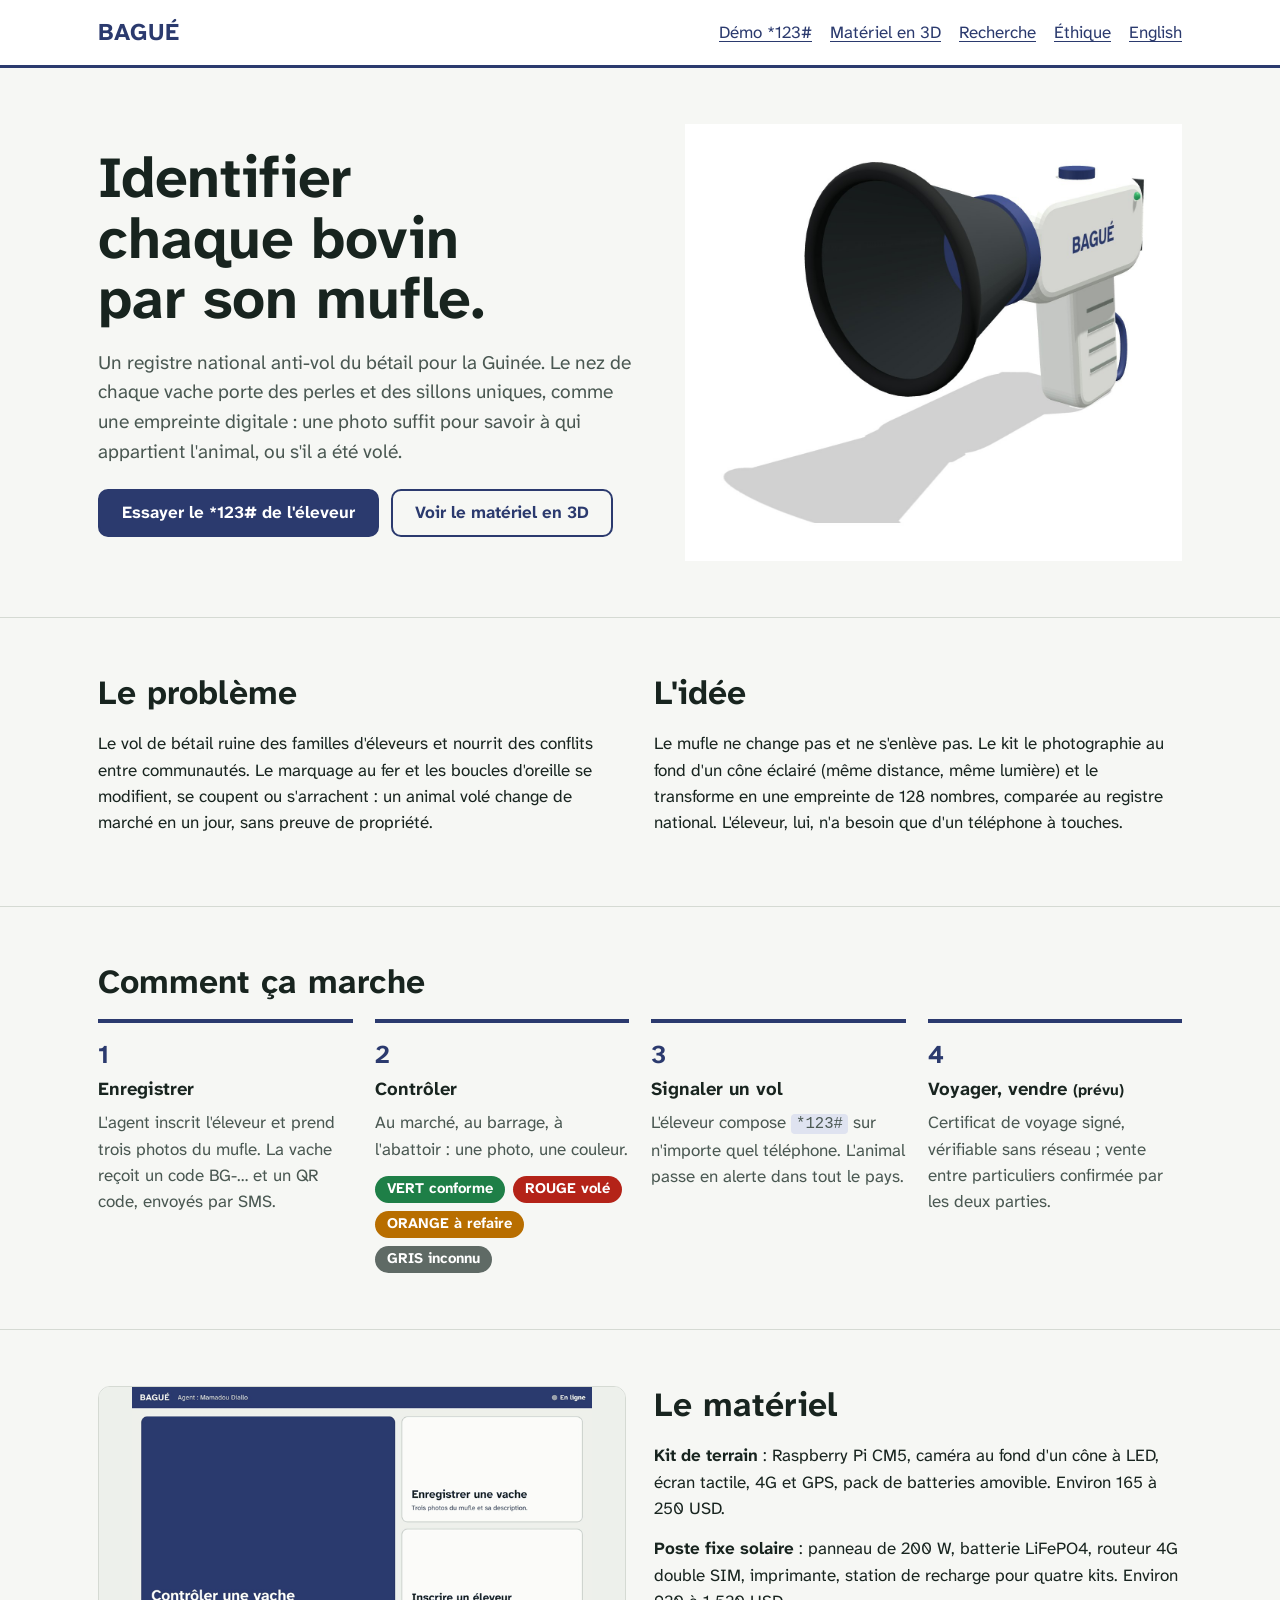
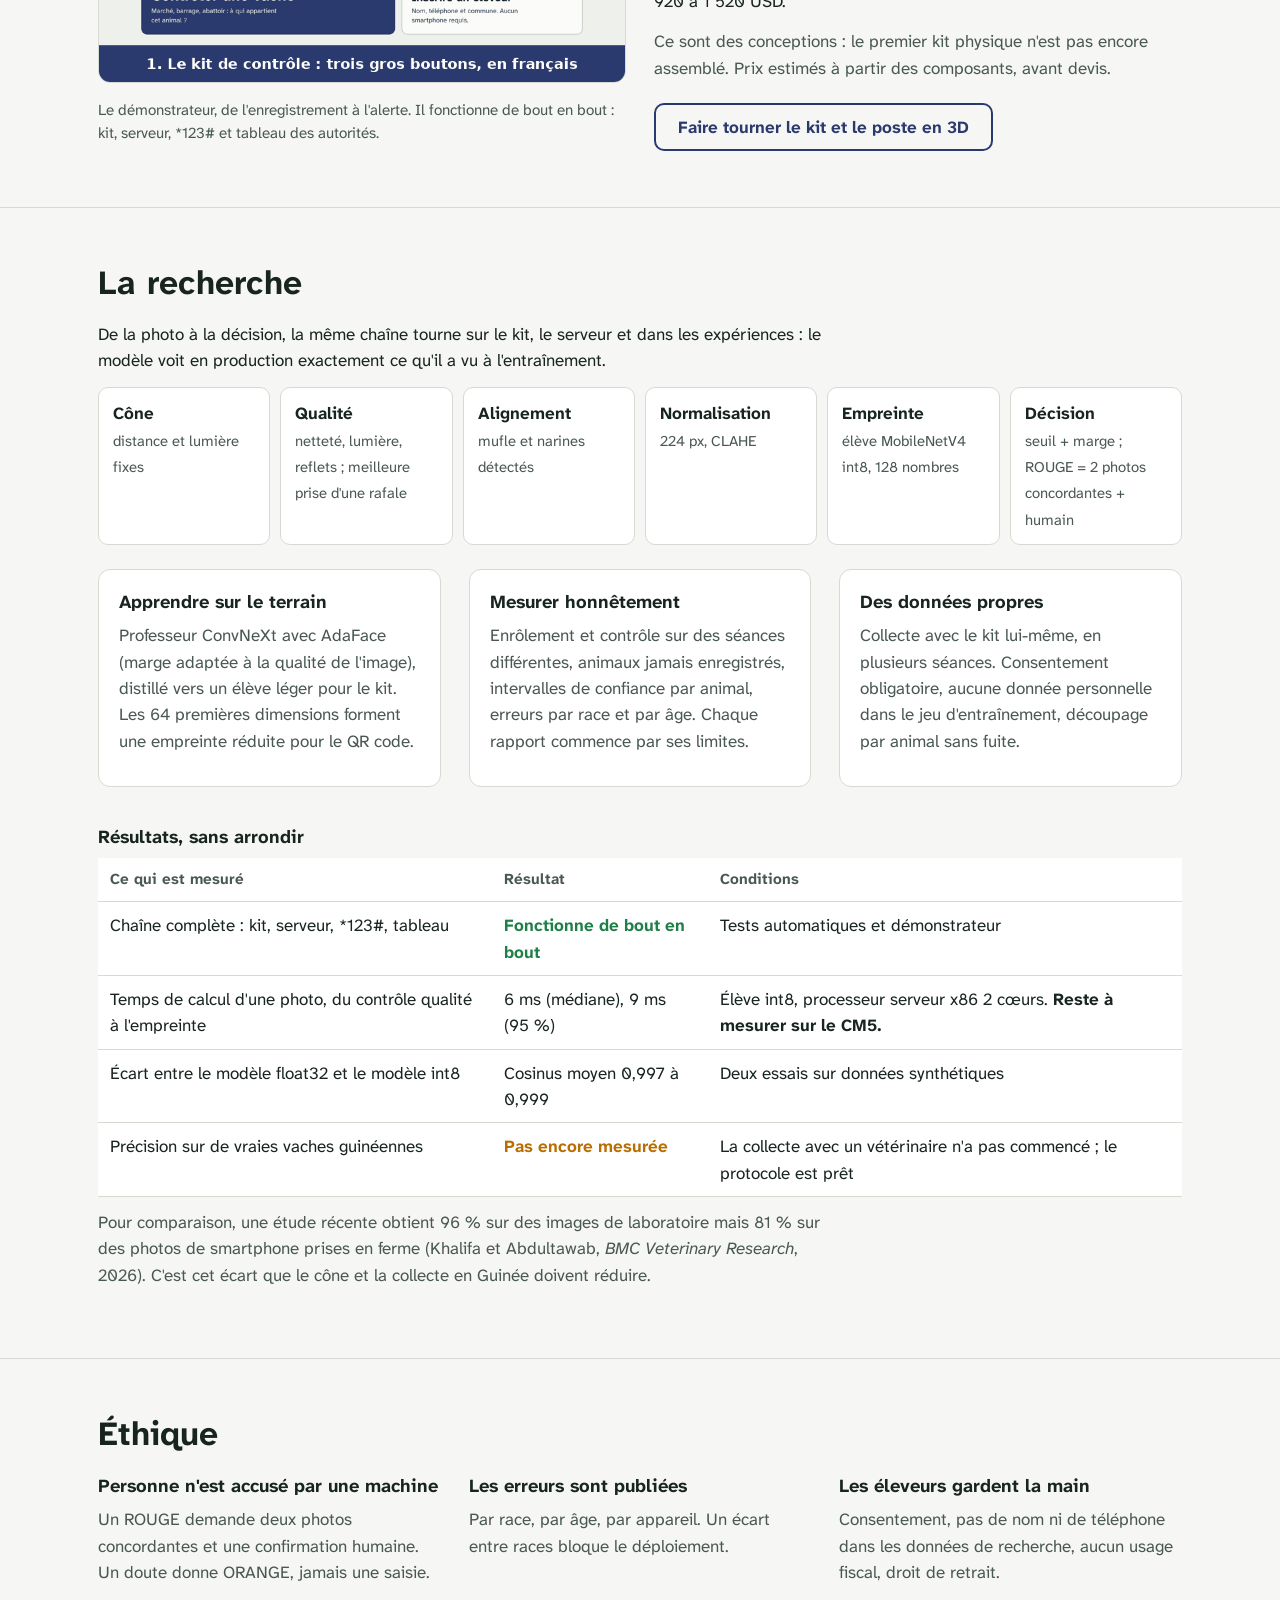
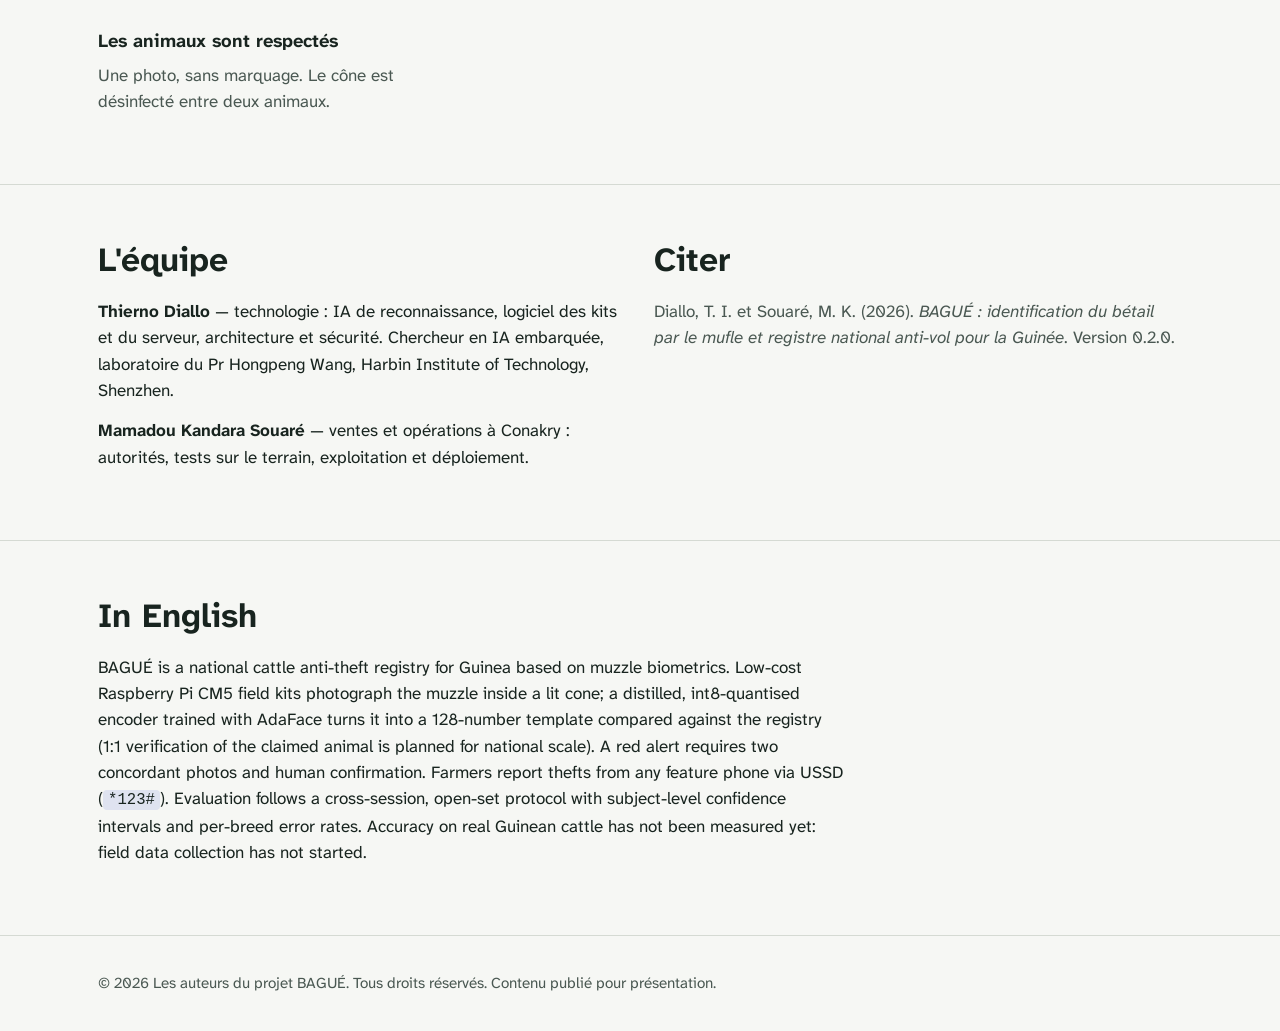
==== site/index.html @ 7932be4d "Vitrine BAGUÉ v0.3.0" ====
<!doctype html>
<html lang="fr">
<head>
<meta charset="utf-8">
<meta name="viewport" content="width=device-width, initial-scale=1">
<title>BAGUÉ — identifier chaque bovin par son mufle</title>
<meta name="description" content="BAGUÉ : registre national anti-vol du bétail pour la Guinée, fondé sur la biométrie du mufle. Kits de terrain à bas coût, téléphone à touches pour l'éleveur.">
<link rel="stylesheet" href="https://fonts.googleapis.com/css2?family=Atkinson+Hyperlegible+Next:wght@400;700&display=swap">
<style>
  :root {
    --bg: #F6F7F4; --sheet: #FFFFFF; --ink: #18241F; --ink-2: #4A5852; --rule: #D5DAD3;
    --indigo: #2B3A6E; --indigo-soft: #DFE3F0; --on-indigo: #FFFFFF;
    --green: #1E7F47; --red: #B42318; --orange: #B86E00; --grey: #5F6A65;
    --font: "Atkinson Hyperlegible Next", "Atkinson Hyperlegible", system-ui, sans-serif;
  }
  @media (prefers-color-scheme: dark) {
    :root { --bg: #121A17; --sheet: #1A2420; --ink: #E7ECE8; --ink-2: #A9B5AF; --rule: #33403A;
      --indigo: #9FB0EA; --indigo-soft: #263055; --on-indigo: #121A17; color-scheme: dark; }
  }
  * { box-sizing: border-box; }
  body { margin: 0; background: var(--bg); color: var(--ink); font-family: var(--font); font-size: 17px; line-height: 1.55; }
  a { color: var(--indigo); text-underline-offset: 0.18em; }
  :focus-visible { outline: 3px solid var(--indigo); outline-offset: 2px; }
  .wrap { max-width: 1120px; margin: 0 auto; padding-inline: max(18px, env(safe-area-inset-left, 0px)); }
  header.top { border-bottom: 3px solid var(--indigo); background: var(--sheet); }
  header.top .wrap { display: flex; align-items: center; justify-content: space-between; gap: 16px; flex-wrap: wrap; padding-block: 14px; }
  .mark { font-weight: 700; font-size: 1.5rem; letter-spacing: 0.04em; color: var(--indigo); text-decoration: none; }
  nav { display: flex; gap: 18px; flex-wrap: wrap; }
  section { padding-block: 56px; border-bottom: 1px solid var(--rule); }
  h1 { font-size: clamp(2.2rem, 5vw, 3.6rem); line-height: 1.05; margin: 0 0 18px; text-wrap: balance; }
  h2 { font-size: clamp(1.5rem, 3vw, 2.1rem); line-height: 1.15; margin: 0 0 18px; text-wrap: balance; }
  h3 { margin: 0 0 6px; font-size: 1.15rem; }
  p { margin: 0 0 14px; max-width: 68ch; }
  .muted { color: var(--ink-2); }
  .hero { display: grid; grid-template-columns: minmax(0, 1.1fr) minmax(0, 1fr); gap: 40px; align-items: center; }
  .hero img { width: 100%; height: auto; }
  .lede { font-size: 1.2rem; color: var(--ink-2); }
  .actions { display: flex; gap: 12px; flex-wrap: wrap; margin-top: 22px; }
  .btn { display: inline-flex; align-items: center; min-height: 48px; padding: 0 22px; border-radius: 10px; font-weight: 700; text-decoration: none; border: 2px solid var(--indigo); }
  .btn-main { background: var(--indigo); color: var(--on-indigo); }
  .cols { display: grid; grid-template-columns: repeat(auto-fit, minmax(260px, 1fr)); gap: 28px; }
  .steps { list-style: none; padding: 0; margin: 0; display: grid; grid-template-columns: repeat(auto-fit, minmax(230px, 1fr)); gap: 22px; counter-reset: step; }
  .steps > li { counter-increment: step; border-top: 4px solid var(--indigo); padding-top: 12px; }
  .steps > li::before { content: counter(step); font-weight: 700; font-size: 1.6rem; color: var(--indigo); display: block; }
  .chips { display: flex; gap: 8px; flex-wrap: wrap; margin: 8px 0 0; padding: 0; list-style: none; }
  .chip { padding: 2px 12px; border-radius: 999px; color: #fff; font-weight: 700; font-size: 0.92rem; }
  .figure { margin: 0; }
  .figure img { width: 100%; height: auto; border-radius: 12px; border: 1px solid var(--rule); background: var(--sheet); }
  .figure figcaption { color: var(--ink-2); font-size: 0.95rem; margin-top: 8px; }
  .pipeline { display: flex; flex-wrap: wrap; gap: 10px; align-items: stretch; margin: 10px 0 24px; padding: 0; list-style: none; }
  .pipeline li { flex: 1 1 150px; background: var(--sheet); border: 1px solid var(--rule); border-radius: 10px; padding: 12px 14px; position: relative; }
  .pipeline li strong { display: block; }
  .pipeline li span { color: var(--ink-2); font-size: 0.93rem; }
  .table-box { overflow-x: auto; }
  table { border-collapse: collapse; width: 100%; min-width: 560px; background: var(--sheet); }
  th, td { text-align: left; padding: 10px 12px; border-bottom: 1px solid var(--rule); vertical-align: top; }
  th { font-size: 0.95rem; color: var(--ink-2); }
  .pending { color: var(--orange); font-weight: 700; }
  .ok { color: var(--green); font-weight: 700; }
  .card { background: var(--sheet); border: 1px solid var(--rule); border-radius: 12px; padding: 18px 20px; }
  footer { padding-block: 36px; color: var(--ink-2); font-size: 0.95rem; }
  code { font-size: 0.92em; background: var(--indigo-soft); padding: 1px 5px; border-radius: 4px; }
  @media (max-width: 760px) { .hero { grid-template-columns: 1fr; } section { padding-block: 40px; } }
</style>
</head>
<body>
<header class="top">
  <div class="wrap">
    <a class="mark" href="./">BAGUÉ</a>
    <nav aria-label="Pages du site">
      <a href="demo.html">Démo *123#</a>
      <a href="3d.html">Matériel en 3D</a>
      <a href="#recherche">Recherche</a>
      <a href="#ethique">Éthique</a>
      <a href="#english" lang="en">English</a>
    </nav>
  </div>
</header>

<main>
  <section>
    <div class="wrap hero">
      <div>
        <h1>Identifier chaque bovin par son mufle.</h1>
        <p class="lede">Un registre national anti-vol du bétail pour la Guinée. Le nez de chaque vache porte des perles et des sillons uniques, comme une empreinte digitale : une photo suffit pour savoir à qui appartient l'animal, ou s'il a été volé.</p>
        <div class="actions">
          <a class="btn btn-main" href="demo.html">Essayer le *123# de l'éleveur</a>
          <a class="btn" href="3d.html">Voir le matériel en 3D</a>
        </div>
      </div>
      <img src="images/3d-kit.jpg" alt="Le kit de contrôle BAGUÉ en 3D : un cône noir posé sur le mufle, un corps clair et une poignée" width="900" height="760">
    </div>
  </section>

  <section>
    <div class="wrap cols">
      <div>
        <h2>Le problème</h2>
        <p>Le vol de bétail ruine des familles d'éleveurs et nourrit des conflits entre communautés. Le marquage au fer et les boucles d'oreille se modifient, se coupent ou s'arrachent : un animal volé change de marché en un jour, sans preuve de propriété.</p>
      </div>
      <div>
        <h2>L'idée</h2>
        <p>Le mufle ne change pas et ne s'enlève pas. Le kit le photographie au fond d'un cône éclairé (même distance, même lumière) et le transforme en une empreinte de 128 nombres, comparée au registre national. L'éleveur, lui, n'a besoin que d'un téléphone à touches.</p>
      </div>
    </div>
  </section>

  <section>
    <div class="wrap">
      <h2>Comment ça marche</h2>
      <ol class="steps">
        <li><h3>Enregistrer</h3><p class="muted">L'agent inscrit l'éleveur et prend trois photos du mufle. La vache reçoit un code BG-… et un QR code, envoyés par SMS.</p></li>
        <li><h3>Contrôler</h3><p class="muted">Au marché, au barrage, à l'abattoir : une photo, une couleur.</p>
          <ul class="chips" aria-label="Les quatre réponses">
            <li class="chip" style="background: var(--green)">VERT conforme</li>
            <li class="chip" style="background: var(--red)">ROUGE volé</li>
            <li class="chip" style="background: var(--orange)">ORANGE à refaire</li>
            <li class="chip" style="background: var(--grey)">GRIS inconnu</li>
          </ul></li>
        <li><h3>Signaler un vol</h3><p class="muted">L'éleveur compose <code>*123#</code> sur n'importe quel téléphone. L'animal passe en alerte dans tout le pays.</p></li>
        <li><h3>Voyager, vendre <small>(prévu)</small></h3><p class="muted">Certificat de voyage signé, vérifiable sans réseau ; vente entre particuliers confirmée par les deux parties.</p></li>
      </ol>
    </div>
  </section>

  <section>
    <div class="wrap cols">
      <figure class="figure">
        <img src="images/demo.gif" alt="Animation du démonstrateur : enregistrement d'une vache, contrôle vert, vol signalé par *123#, contrôle rouge, alerte sur le tableau des autorités" width="800" height="450">
        <figcaption>Le démonstrateur, de l'enregistrement à l'alerte. Il fonctionne de bout en bout : kit, serveur, *123# et tableau des autorités.</figcaption>
      </figure>
      <div>
        <h2>Le matériel</h2>
        <p><strong>Kit de terrain</strong> : Raspberry Pi CM5, caméra au fond d'un cône à LED, écran tactile, 4G et GPS, pack de batteries amovible. Environ 165 à 250 USD.</p>
        <p><strong>Poste fixe solaire</strong> : panneau de 200 W, batterie LiFePO4, routeur 4G double SIM, imprimante, station de recharge pour quatre kits. Environ 920 à 1 520 USD.</p>
        <p class="muted">Ce sont des conceptions : le premier kit physique n'est pas encore assemblé. Prix estimés à partir des composants, avant devis.</p>
        <div class="actions"><a class="btn" href="3d.html">Faire tourner le kit et le poste en 3D</a></div>
      </div>
    </div>
  </section>

  <section id="recherche">
    <div class="wrap">
      <h2>La recherche</h2>
      <p>De la photo à la décision, la même chaîne tourne sur le kit, le serveur et dans les expériences : le modèle voit en production exactement ce qu'il a vu à l'entraînement.</p>
      <ol class="pipeline" aria-label="Chaîne de reconnaissance">
        <li><strong>Cône</strong><span>distance et lumière fixes</span></li>
        <li><strong>Qualité</strong><span>netteté, lumière, reflets ; meilleure prise d'une rafale</span></li>
        <li><strong>Alignement</strong><span>mufle et narines détectés</span></li>
        <li><strong>Normalisation</strong><span>224 px, CLAHE</span></li>
        <li><strong>Empreinte</strong><span>élève MobileNetV4 int8, 128 nombres</span></li>
        <li><strong>Décision</strong><span>seuil + marge ; ROUGE = 2 photos concordantes + humain</span></li>
      </ol>
      <div class="cols">
        <div class="card"><h3>Apprendre sur le terrain</h3><p class="muted">Professeur ConvNeXt avec AdaFace (marge adaptée à la qualité de l'image), distillé vers un élève léger pour le kit. Les 64 premières dimensions forment une empreinte réduite pour le QR code.</p></div>
        <div class="card"><h3>Mesurer honnêtement</h3><p class="muted">Enrôlement et contrôle sur des séances différentes, animaux jamais enregistrés, intervalles de confiance par animal, erreurs par race et par âge. Chaque rapport commence par ses limites.</p></div>
        <div class="card"><h3>Des données propres</h3><p class="muted">Collecte avec le kit lui-même, en plusieurs séances. Consentement obligatoire, aucune donnée personnelle dans le jeu d'entraînement, découpage par animal sans fuite.</p></div>
      </div>

      <h3 style="margin-top: 36px">Résultats, sans arrondir</h3>
      <div class="table-box">
        <table>
          <thead><tr><th scope="col">Ce qui est mesuré</th><th scope="col">Résultat</th><th scope="col">Conditions</th></tr></thead>
          <tbody>
            <tr><td>Chaîne complète : kit, serveur, *123#, tableau</td><td class="ok">Fonctionne de bout en bout</td><td>Tests automatiques et démonstrateur</td></tr>
            <tr><td>Temps de calcul d'une photo, du contrôle qualité à l'empreinte</td><td>6 ms (médiane), 9 ms (95 %)</td><td>Élève int8, processeur serveur x86 2 cœurs. <strong>Reste à mesurer sur le CM5.</strong></td></tr>
            <tr><td>Écart entre le modèle float32 et le modèle int8</td><td>Cosinus moyen 0,997 à 0,999</td><td>Deux essais sur données synthétiques</td></tr>
            <tr><td>Précision sur de vraies vaches guinéennes</td><td class="pending">Pas encore mesurée</td><td>La collecte avec un vétérinaire n'a pas commencé ; le protocole est prêt</td></tr>
          </tbody>
        </table>
      </div>
      <p class="muted" style="margin-top: 12px">Pour comparaison, une étude récente obtient 96 % sur des images de laboratoire mais 81 % sur des photos de smartphone prises en ferme (Khalifa et Abdultawab, <em>BMC Veterinary Research</em>, 2026). C'est cet écart que le cône et la collecte en Guinée doivent réduire.</p>
    </div>
  </section>

  <section id="ethique">
    <div class="wrap">
      <h2>Éthique</h2>
      <div class="cols">
        <div><h3>Personne n'est accusé par une machine</h3><p class="muted">Un ROUGE demande deux photos concordantes et une confirmation humaine. Un doute donne ORANGE, jamais une saisie.</p></div>
        <div><h3>Les erreurs sont publiées</h3><p class="muted">Par race, par âge, par appareil. Un écart entre races bloque le déploiement.</p></div>
        <div><h3>Les éleveurs gardent la main</h3><p class="muted">Consentement, pas de nom ni de téléphone dans les données de recherche, aucun usage fiscal, droit de retrait.</p></div>
        <div><h3>Les animaux sont respectés</h3><p class="muted">Une photo, sans marquage. Le cône est désinfecté entre deux animaux.</p></div>
      </div>
    </div>
  </section>

  <section>
    <div class="wrap cols">
      <div>
        <h2>L'équipe</h2>
        <p><strong>Thierno Diallo</strong> — technologie : IA de reconnaissance, logiciel des kits et du serveur, architecture et sécurité. Chercheur en IA embarquée, laboratoire du Pr Hongpeng Wang, Harbin Institute of Technology, Shenzhen.</p>
        <p><strong>Mamadou Kandara Souaré</strong> — ventes et opérations à Conakry : autorités, tests sur le terrain, exploitation et déploiement.</p>
      </div>
      <div>
        <h2>Citer</h2>
        <p class="muted">Diallo, T. I. et Souaré, M. K. (2026). <em>BAGUÉ : identification du bétail par le mufle et registre national anti-vol pour la Guinée</em>. Version 0.2.0.</p>
      </div>
    </div>
  </section>

  <section id="english" lang="en">
    <div class="wrap">
      <h2>In English</h2>
      <p>BAGUÉ is a national cattle anti-theft registry for Guinea based on muzzle biometrics. Low-cost Raspberry Pi CM5 field kits photograph the muzzle inside a lit cone; a distilled, int8-quantised encoder trained with AdaFace turns it into a 128-number template compared against the registry (1:1 verification of the claimed animal is planned for national scale). A red alert requires two concordant photos and human confirmation. Farmers report thefts from any feature phone via USSD (<code>*123#</code>). Evaluation follows a cross-session, open-set protocol with subject-level confidence intervals and per-breed error rates. Accuracy on real Guinean cattle has not been measured yet: field data collection has not started.</p>
    </div>
  </section>
</main>

<footer>
  <div class="wrap">
    © 2026 Les auteurs du projet BAGUÉ. Tous droits réservés. Contenu publié pour présentation.
  </div>
</footer>
</body>
</html>
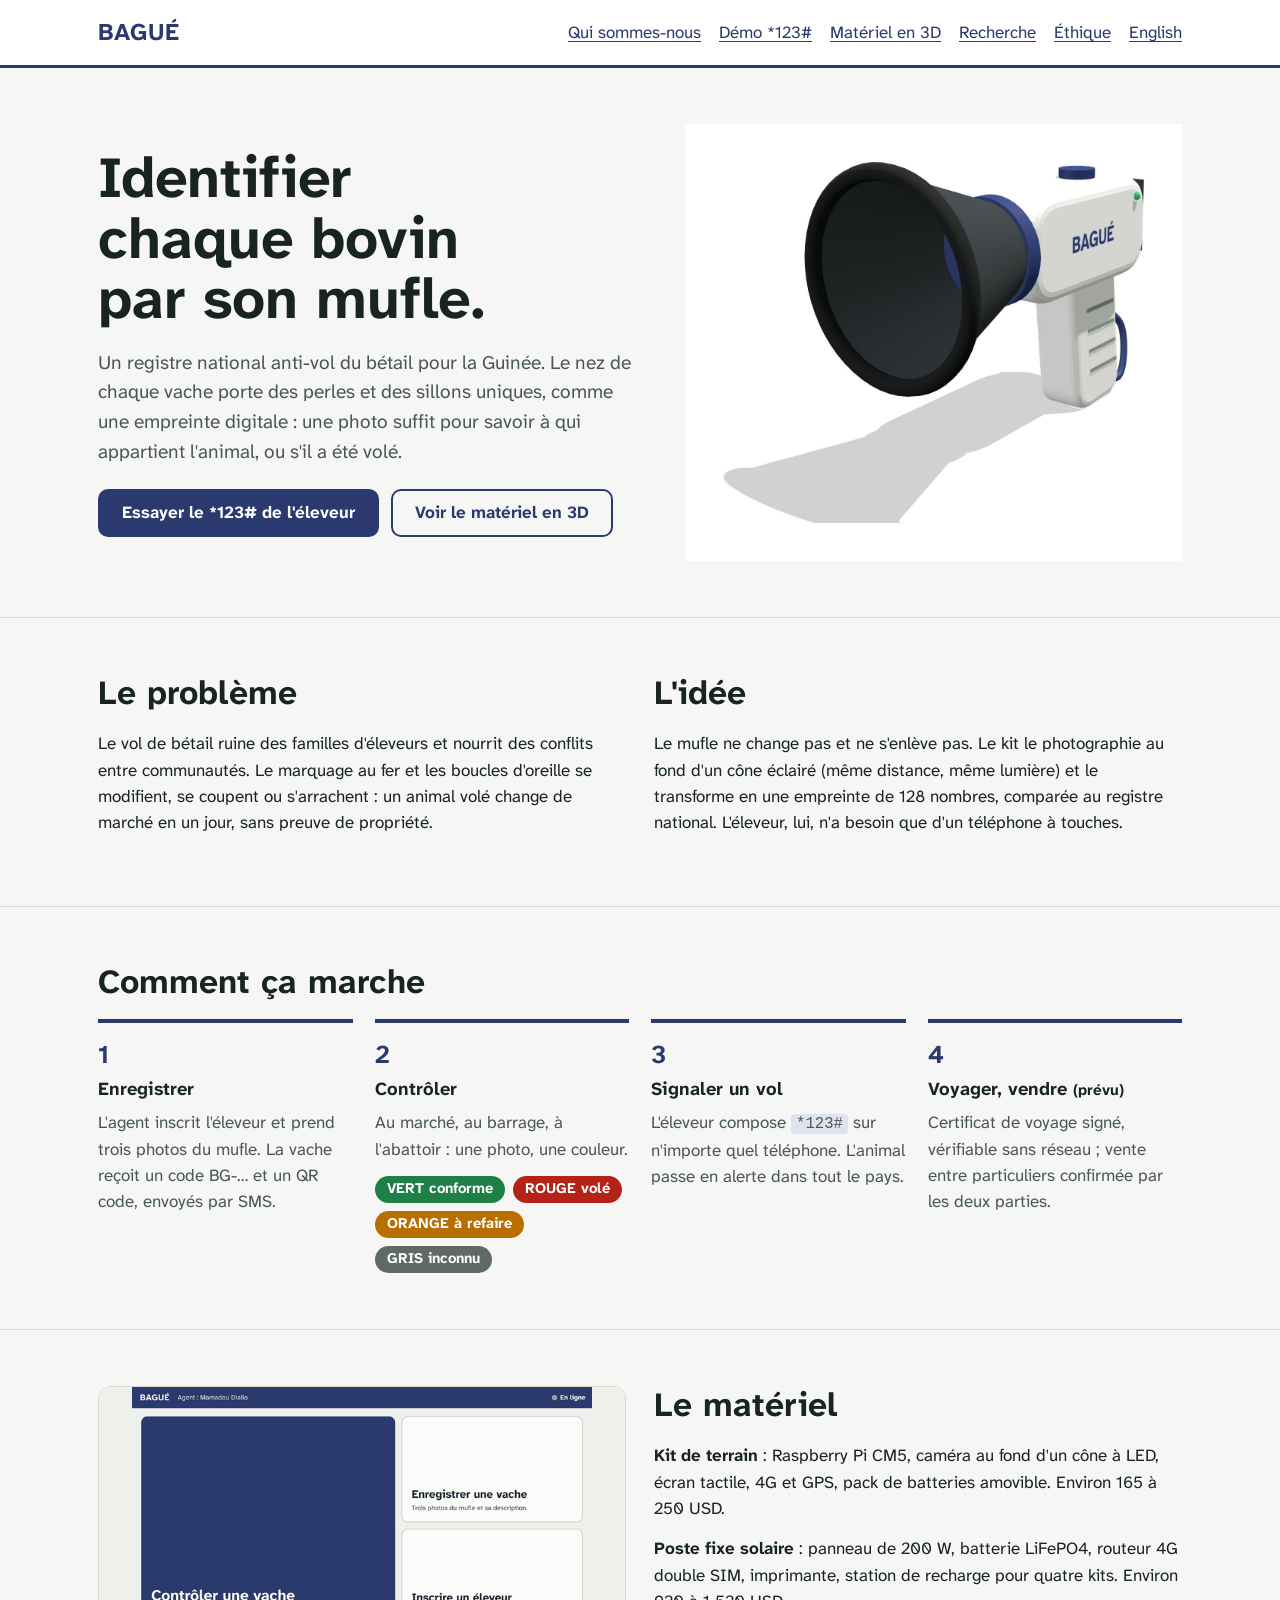
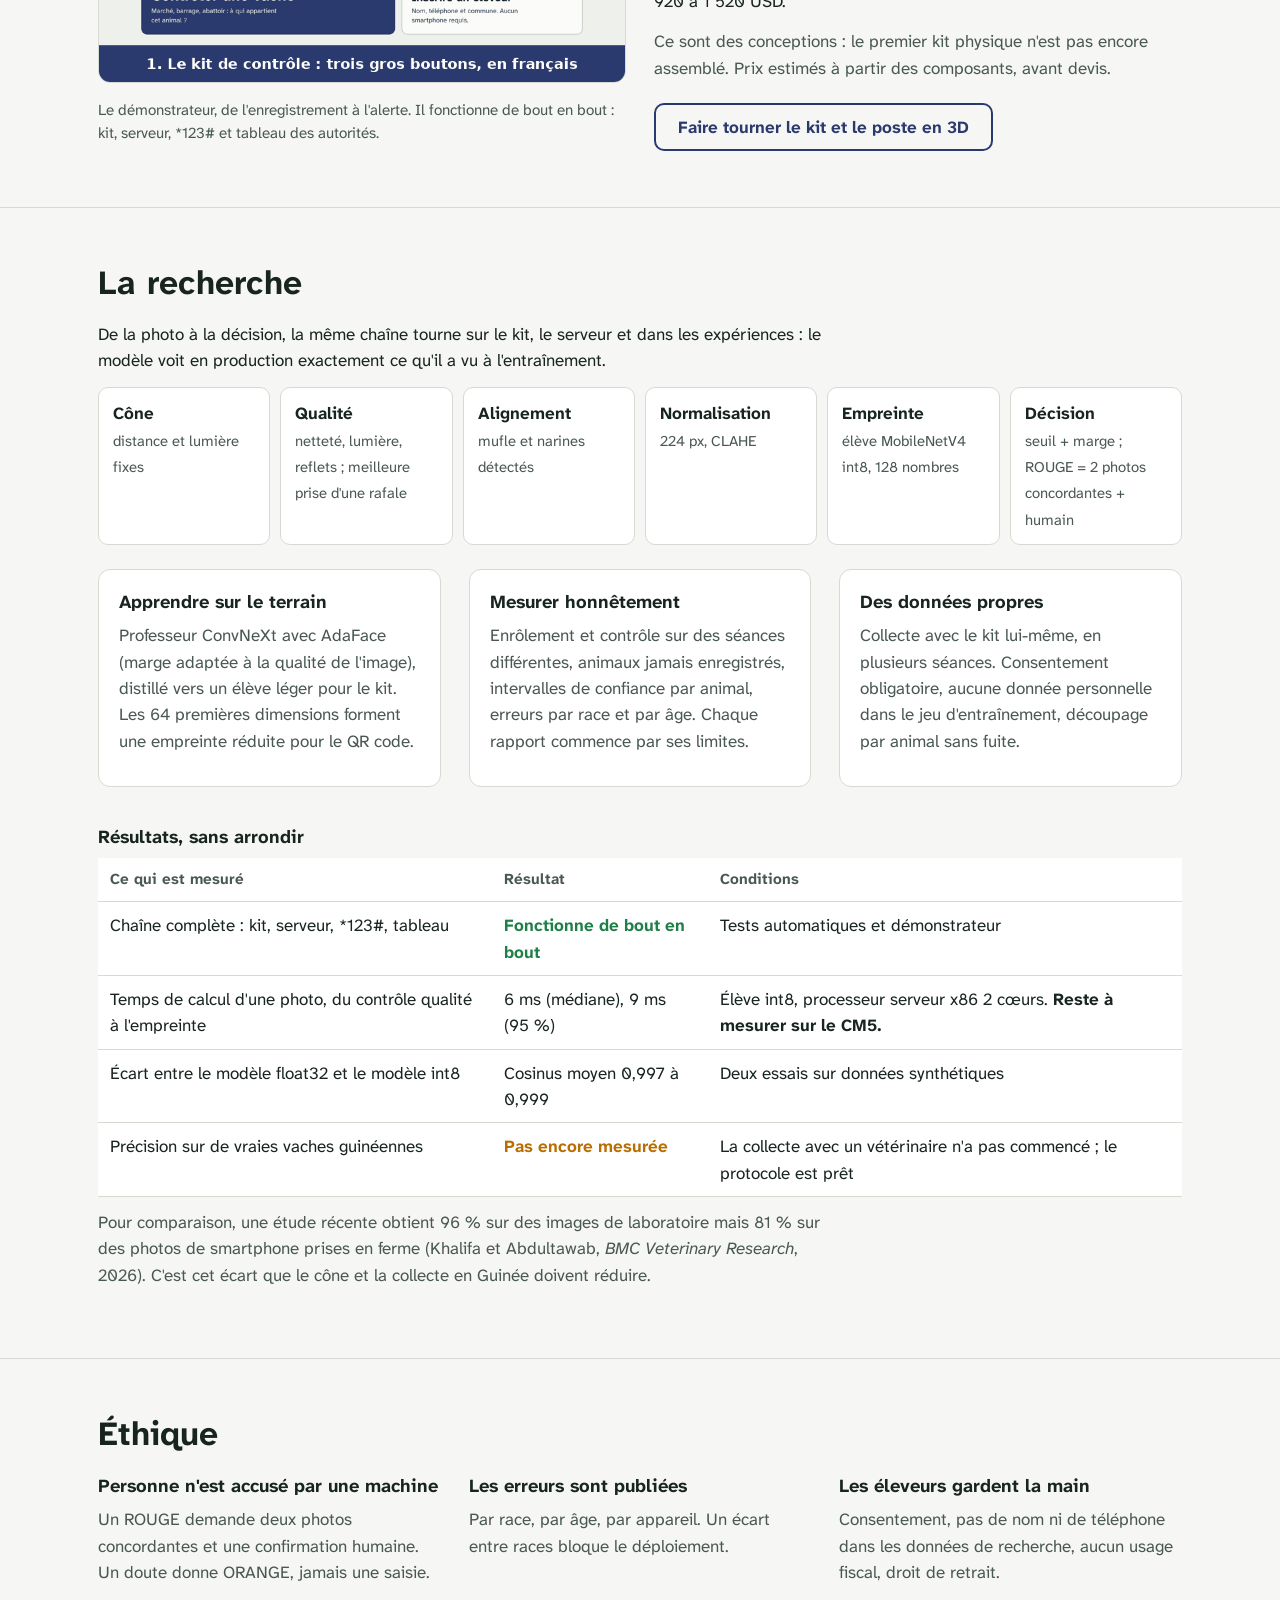
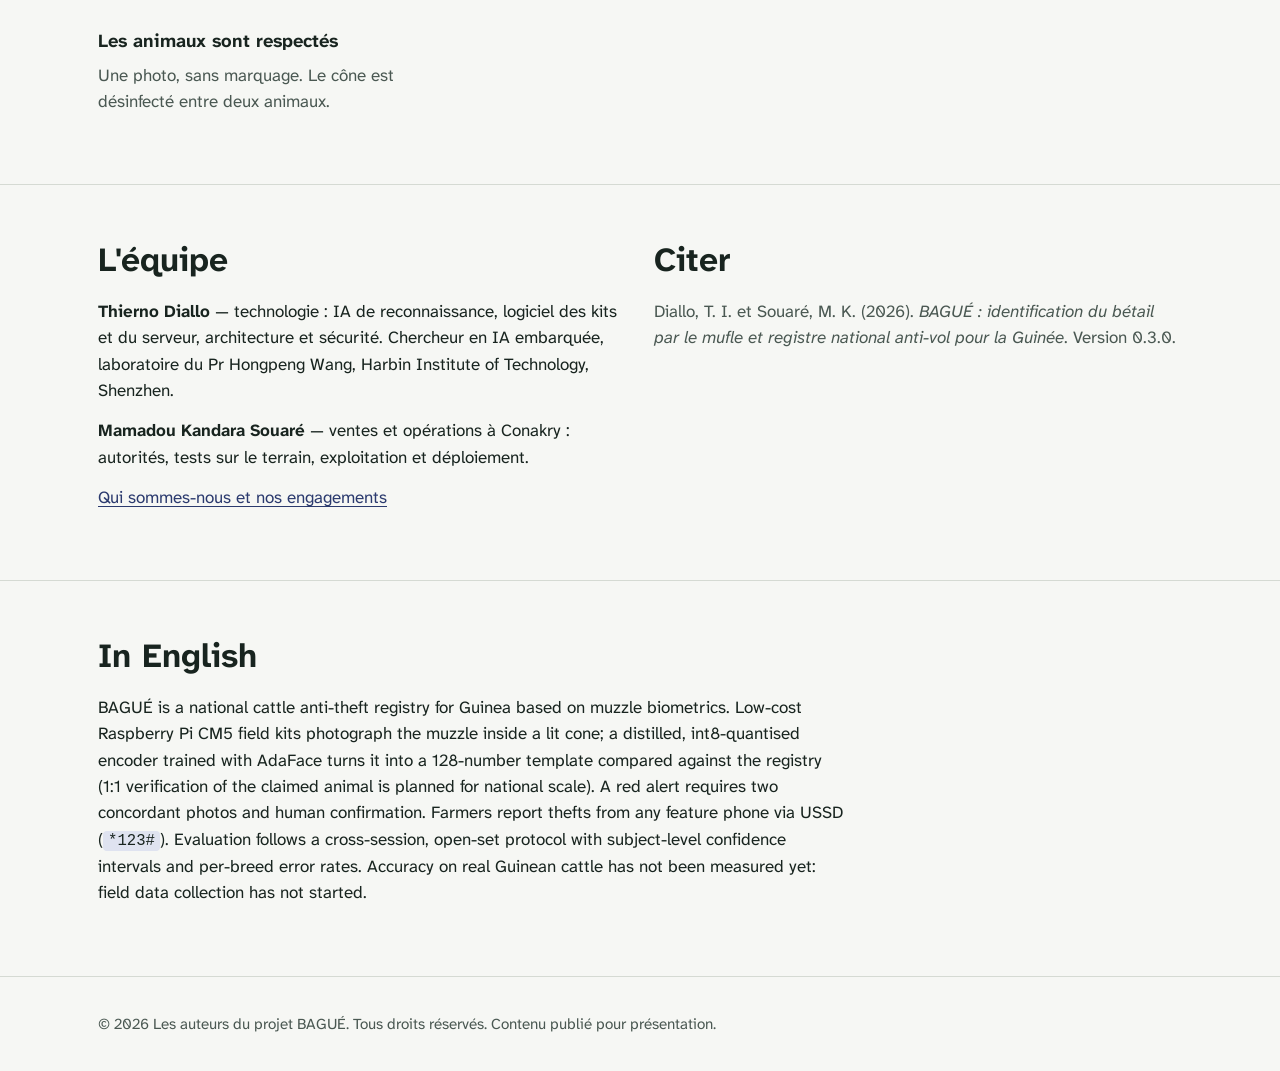
==== commit 37dc9b1c: "Vitrine : aperçus réseaux sociaux, page Qui sommes-nous, adresses du site" ====
--- a/site/index.html
+++ b/site/index.html
@@ -5,6 +5,16 @@
 <meta name="viewport" content="width=device-width, initial-scale=1">
 <title>BAGUÉ — identifier chaque bovin par son mufle</title>
 <meta name="description" content="BAGUÉ : registre national anti-vol du bétail pour la Guinée, fondé sur la biométrie du mufle. Kits de terrain à bas coût, téléphone à touches pour l'éleveur.">
+<link rel="icon" type="image/png" href="images/bague-logo.png">
+<meta property="og:type" content="website">
+<meta property="og:site_name" content="BAGUÉ">
+<meta property="og:locale" content="fr_FR">
+<meta property="og:title" content="BAGUÉ — identifier chaque bovin par son mufle">
+<meta property="og:description" content="Registre national anti-vol du bétail pour la Guinée, fondé sur la biométrie du mufle : kit de terrain à bas coût, *123# pour l'éleveur, méthode scientifique publiée.">
+<meta property="og:url" content="https://bague-guinee.github.io/bague-vitrine/">
+<meta property="og:image" content="https://bague-guinee.github.io/bague-vitrine/images/apercu.png"> <meta property="og:image:width" content="1200"> <meta property="og:image:height" content="630"> <meta property="og:image:alt" content="Le kit BAGUÉ et le logo : identifier chaque bovin par son mufle">
+<meta name="twitter:card" content="summary_large_image">
+<meta name="twitter:image" content="https://bague-guinee.github.io/bague-vitrine/images/apercu.png">
 <link rel="stylesheet" href="https://fonts.googleapis.com/css2?family=Atkinson+Hyperlegible+Next:wght@400;700&display=swap">
 <style>
   :root {
@@ -68,6 +78,7 @@
   <div class="wrap">
     <a class="mark" href="./">BAGUÉ</a>
     <nav aria-label="Pages du site">
+      <a href="engagement.html">Qui sommes-nous</a>
       <a href="demo.html">Démo *123#</a>
       <a href="3d.html">Matériel en 3D</a>
       <a href="#recherche">Recherche</a>
@@ -191,10 +202,11 @@
         <h2>L'équipe</h2>
         <p><strong>Thierno Diallo</strong> — technologie : IA de reconnaissance, logiciel des kits et du serveur, architecture et sécurité. Chercheur en IA embarquée, laboratoire du Pr Hongpeng Wang, Harbin Institute of Technology, Shenzhen.</p>
         <p><strong>Mamadou Kandara Souaré</strong> — ventes et opérations à Conakry : autorités, tests sur le terrain, exploitation et déploiement.</p>
+        <p><a href="engagement.html">Qui sommes-nous et nos engagements</a></p>
       </div>
       <div>
         <h2>Citer</h2>
-        <p class="muted">Diallo, T. I. et Souaré, M. K. (2026). <em>BAGUÉ : identification du bétail par le mufle et registre national anti-vol pour la Guinée</em>. Version 0.2.0.</p>
+        <p class="muted">Diallo, T. I. et Souaré, M. K. (2026). <em>BAGUÉ : identification du bétail par le mufle et registre national anti-vol pour la Guinée</em>. Version 0.3.0.</p>
       </div>
     </div>
   </section>
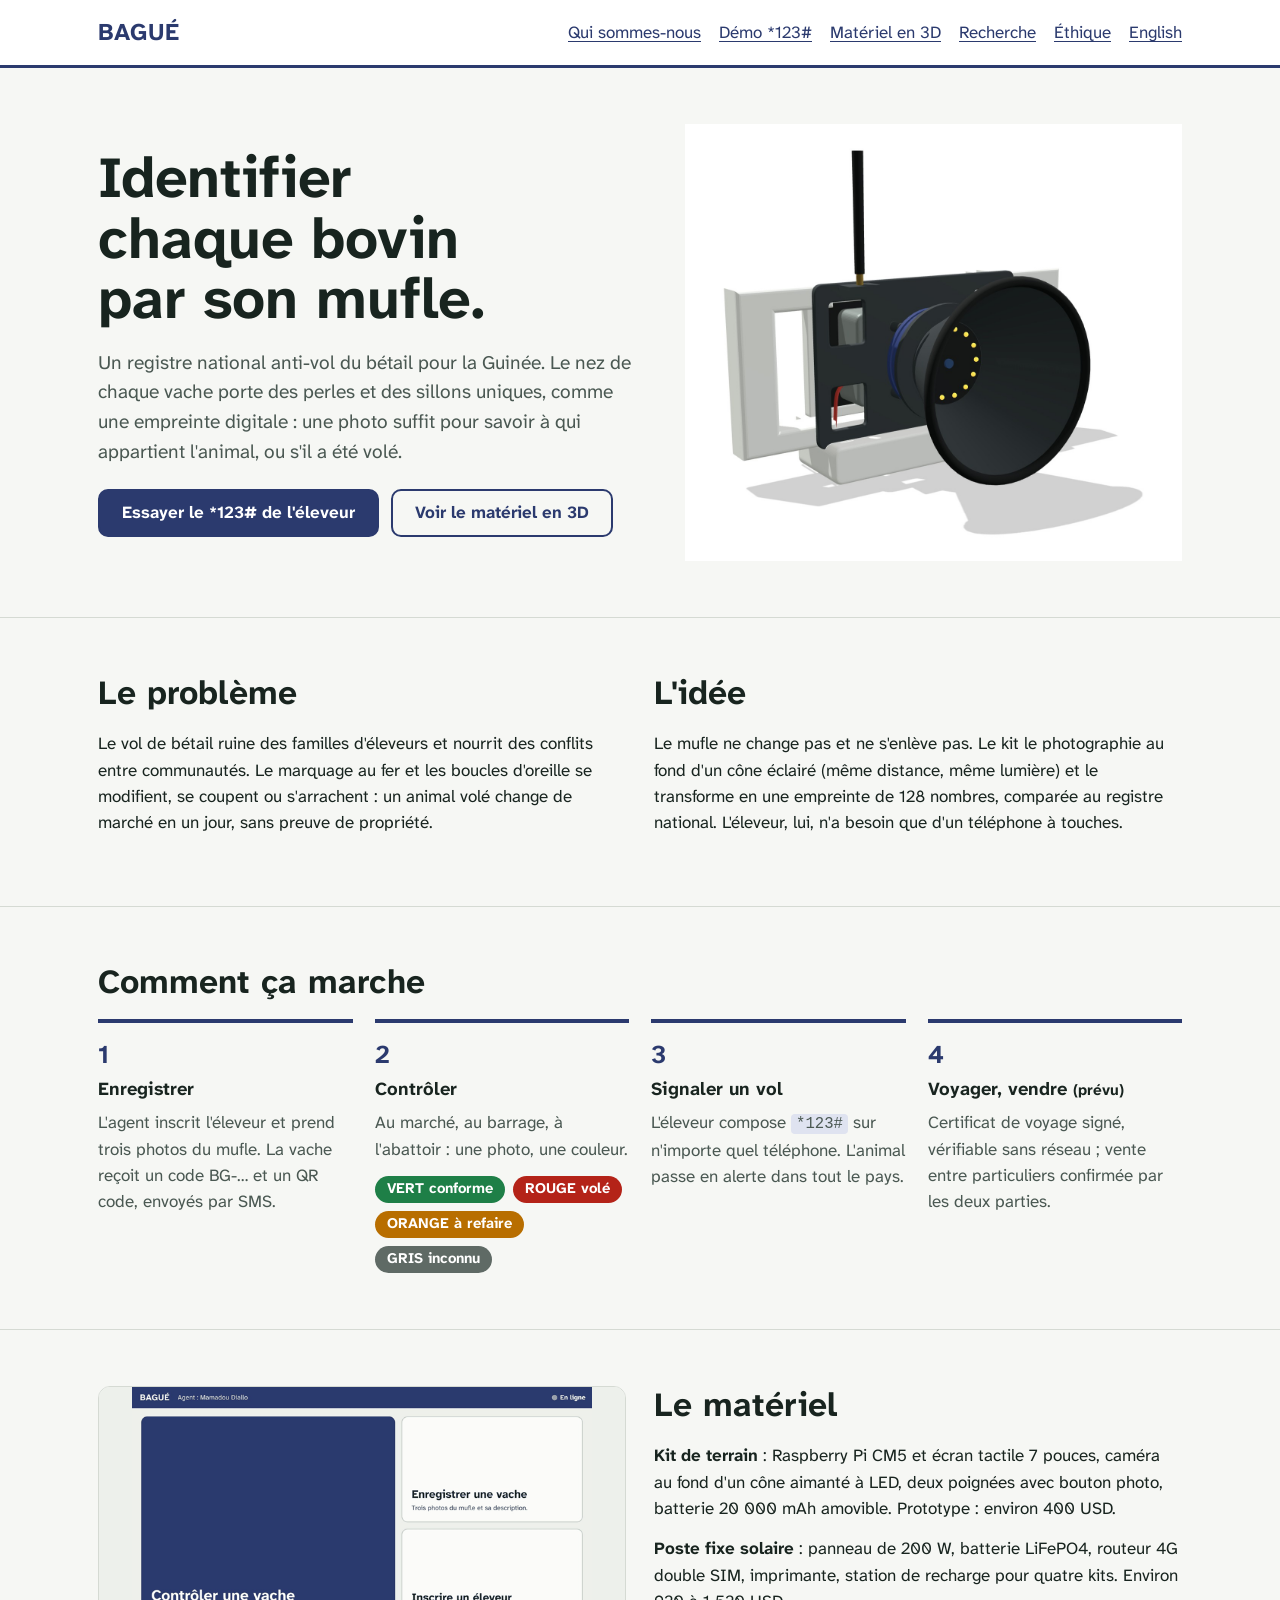
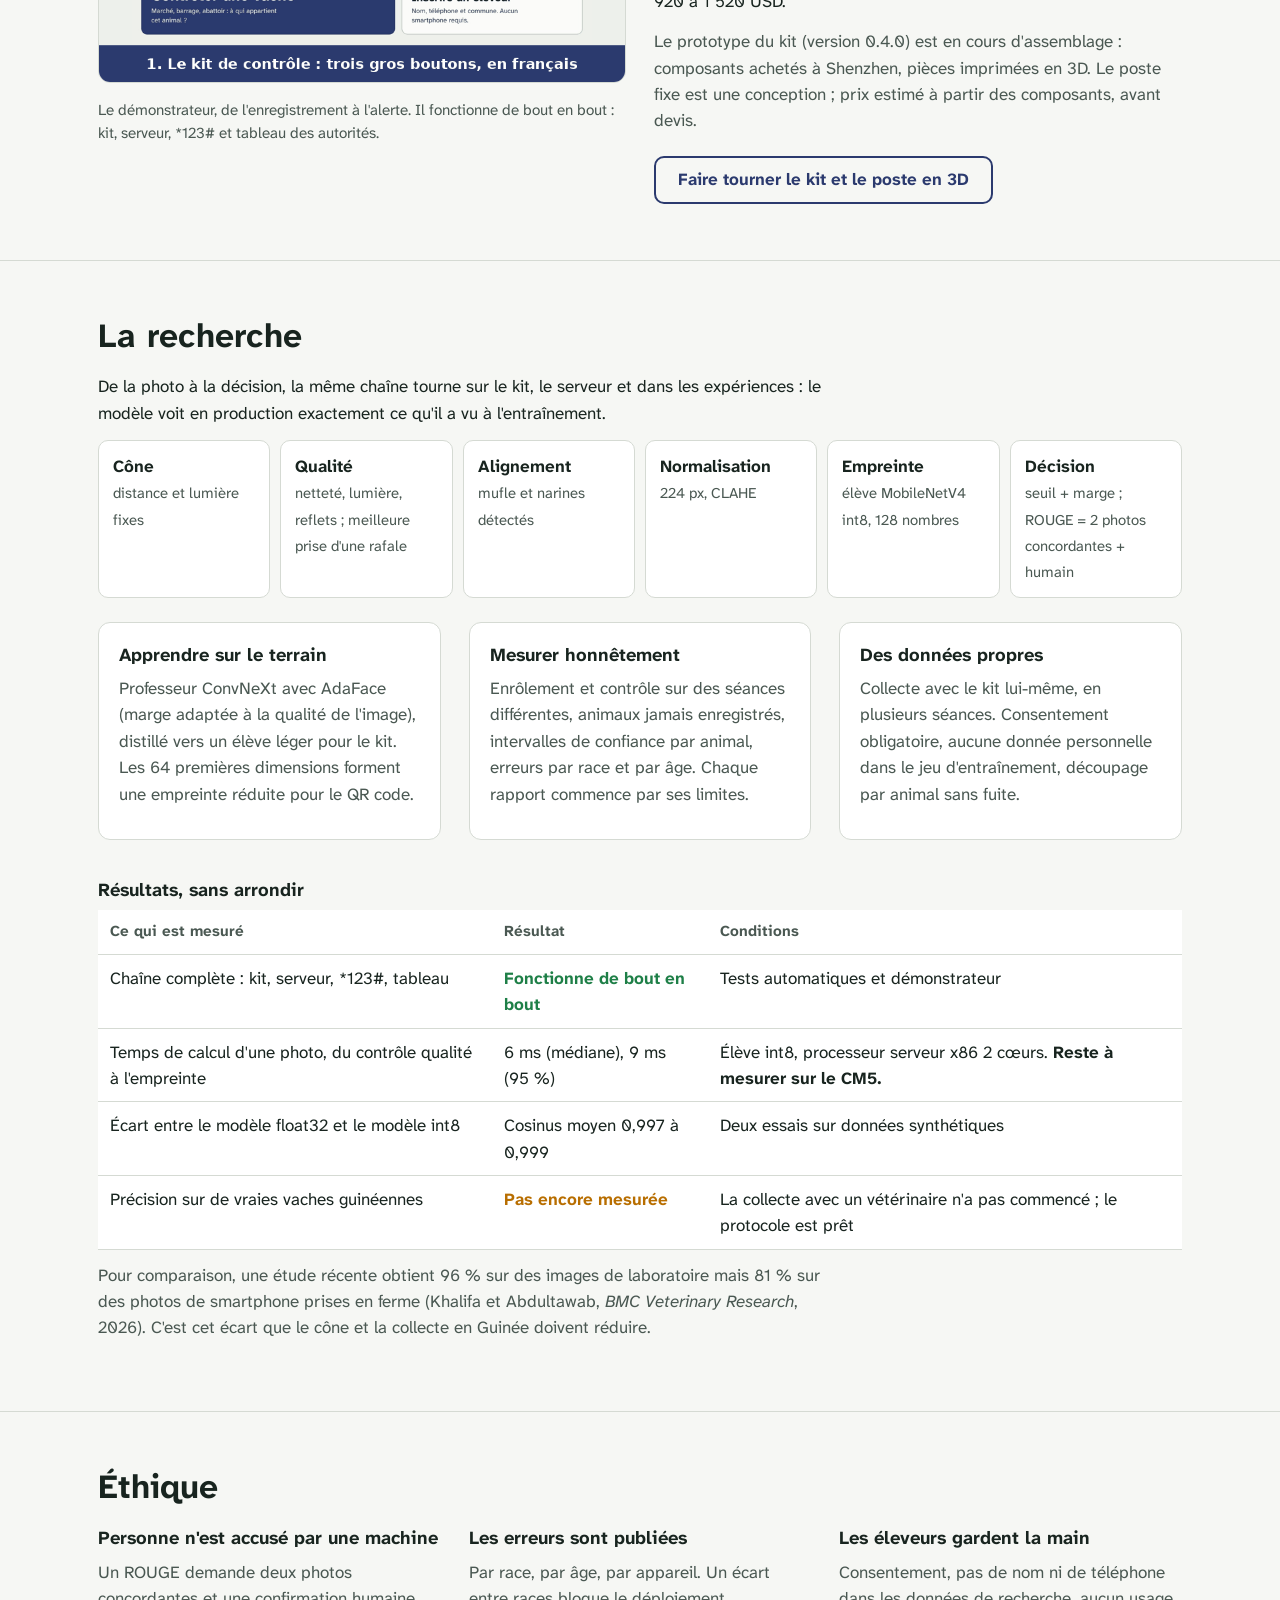
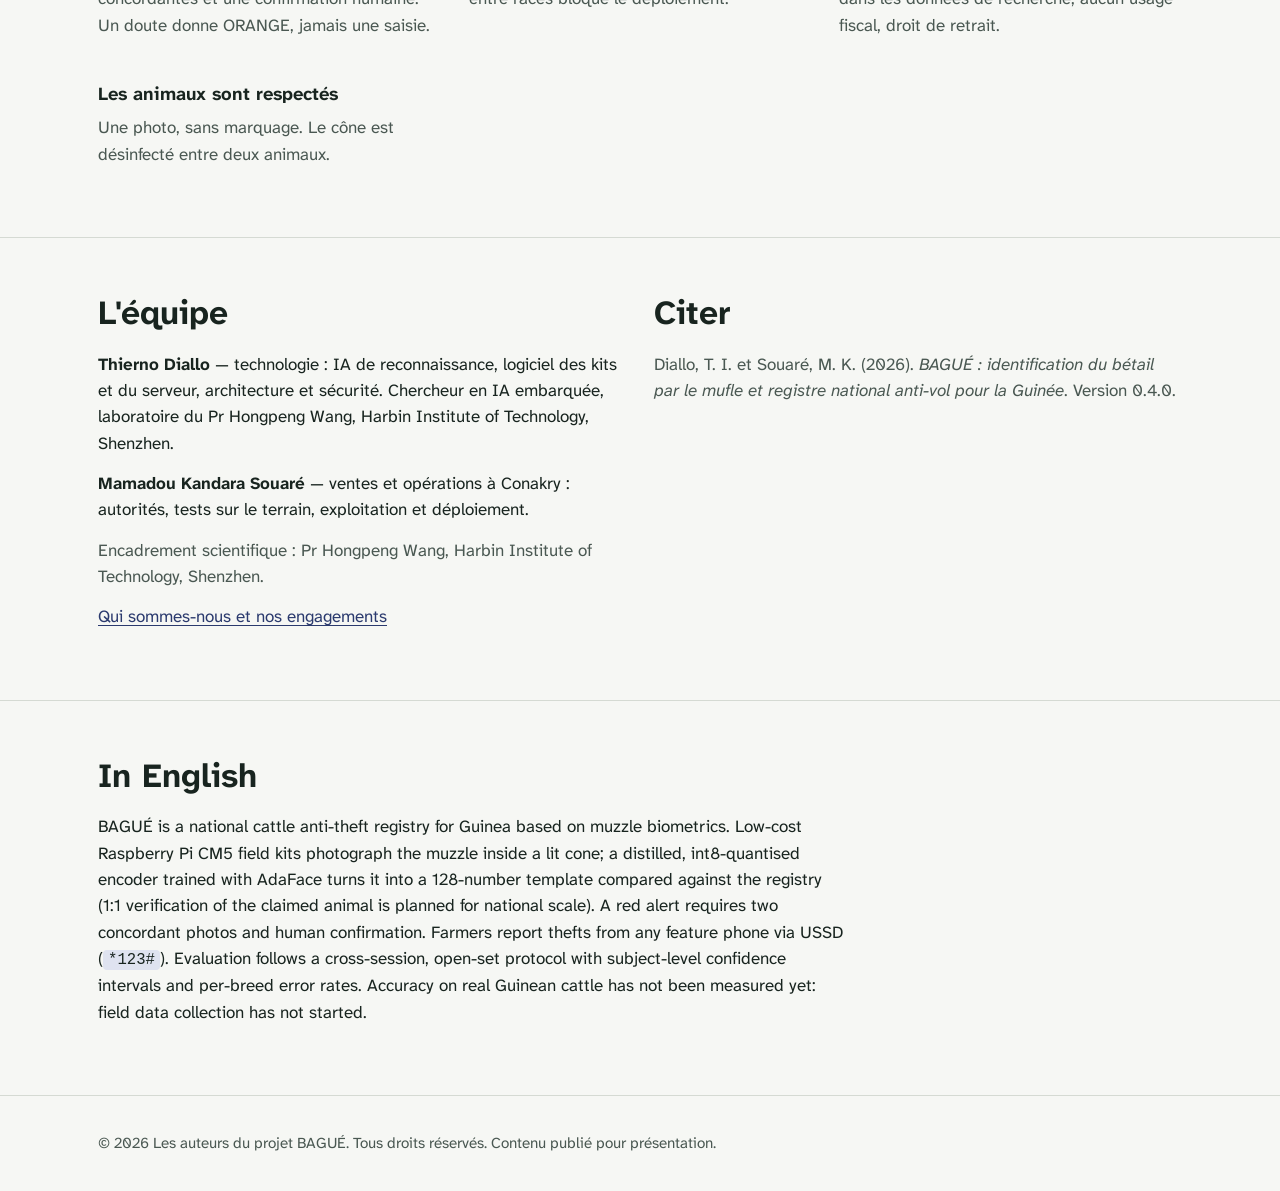
==== commit e3d9d465: "Vitrine BAGUÉ 0.4.0 — kit v2" ====
--- a/site/index.html
+++ b/site/index.html
@@ -99,7 +99,7 @@
           <a class="btn" href="3d.html">Voir le matériel en 3D</a>
         </div>
       </div>
-      <img src="images/3d-kit.jpg" alt="Le kit de contrôle BAGUÉ en 3D : un cône noir posé sur le mufle, un corps clair et une poignée" width="900" height="760">
+      <img src="images/3d-kit.jpg" alt="Le kit de contrôle BAGUÉ en 3D : écran 7 pouces, deux poignées et un cône noir posé sur le mufle" width="900" height="760">
     </div>
   </section>
 
@@ -142,9 +142,9 @@
       </figure>
       <div>
         <h2>Le matériel</h2>
-        <p><strong>Kit de terrain</strong> : Raspberry Pi CM5, caméra au fond d'un cône à LED, écran tactile, 4G et GPS, pack de batteries amovible. Environ 165 à 250 USD.</p>
+        <p><strong>Kit de terrain</strong> : Raspberry Pi CM5 et écran tactile 7 pouces, caméra au fond d'un cône aimanté à LED, deux poignées avec bouton photo, batterie 20 000 mAh amovible. Prototype : environ 400 USD.</p>
         <p><strong>Poste fixe solaire</strong> : panneau de 200 W, batterie LiFePO4, routeur 4G double SIM, imprimante, station de recharge pour quatre kits. Environ 920 à 1 520 USD.</p>
-        <p class="muted">Ce sont des conceptions : le premier kit physique n'est pas encore assemblé. Prix estimés à partir des composants, avant devis.</p>
+        <p class="muted">Le prototype du kit (version 0.4.0) est en cours d'assemblage : composants achetés à Shenzhen, pièces imprimées en 3D. Le poste fixe est une conception ; prix estimé à partir des composants, avant devis.</p>
         <div class="actions"><a class="btn" href="3d.html">Faire tourner le kit et le poste en 3D</a></div>
       </div>
     </div>
@@ -202,11 +202,12 @@
         <h2>L'équipe</h2>
         <p><strong>Thierno Diallo</strong> — technologie : IA de reconnaissance, logiciel des kits et du serveur, architecture et sécurité. Chercheur en IA embarquée, laboratoire du Pr Hongpeng Wang, Harbin Institute of Technology, Shenzhen.</p>
         <p><strong>Mamadou Kandara Souaré</strong> — ventes et opérations à Conakry : autorités, tests sur le terrain, exploitation et déploiement.</p>
+        <p class="muted">Encadrement scientifique : Pr Hongpeng Wang, Harbin Institute of Technology, Shenzhen.</p>
         <p><a href="engagement.html">Qui sommes-nous et nos engagements</a></p>
       </div>
       <div>
         <h2>Citer</h2>
-        <p class="muted">Diallo, T. I. et Souaré, M. K. (2026). <em>BAGUÉ : identification du bétail par le mufle et registre national anti-vol pour la Guinée</em>. Version 0.3.0.</p>
+        <p class="muted">Diallo, T. I. et Souaré, M. K. (2026). <em>BAGUÉ : identification du bétail par le mufle et registre national anti-vol pour la Guinée</em>. Version 0.4.0.</p>
       </div>
     </div>
   </section>
